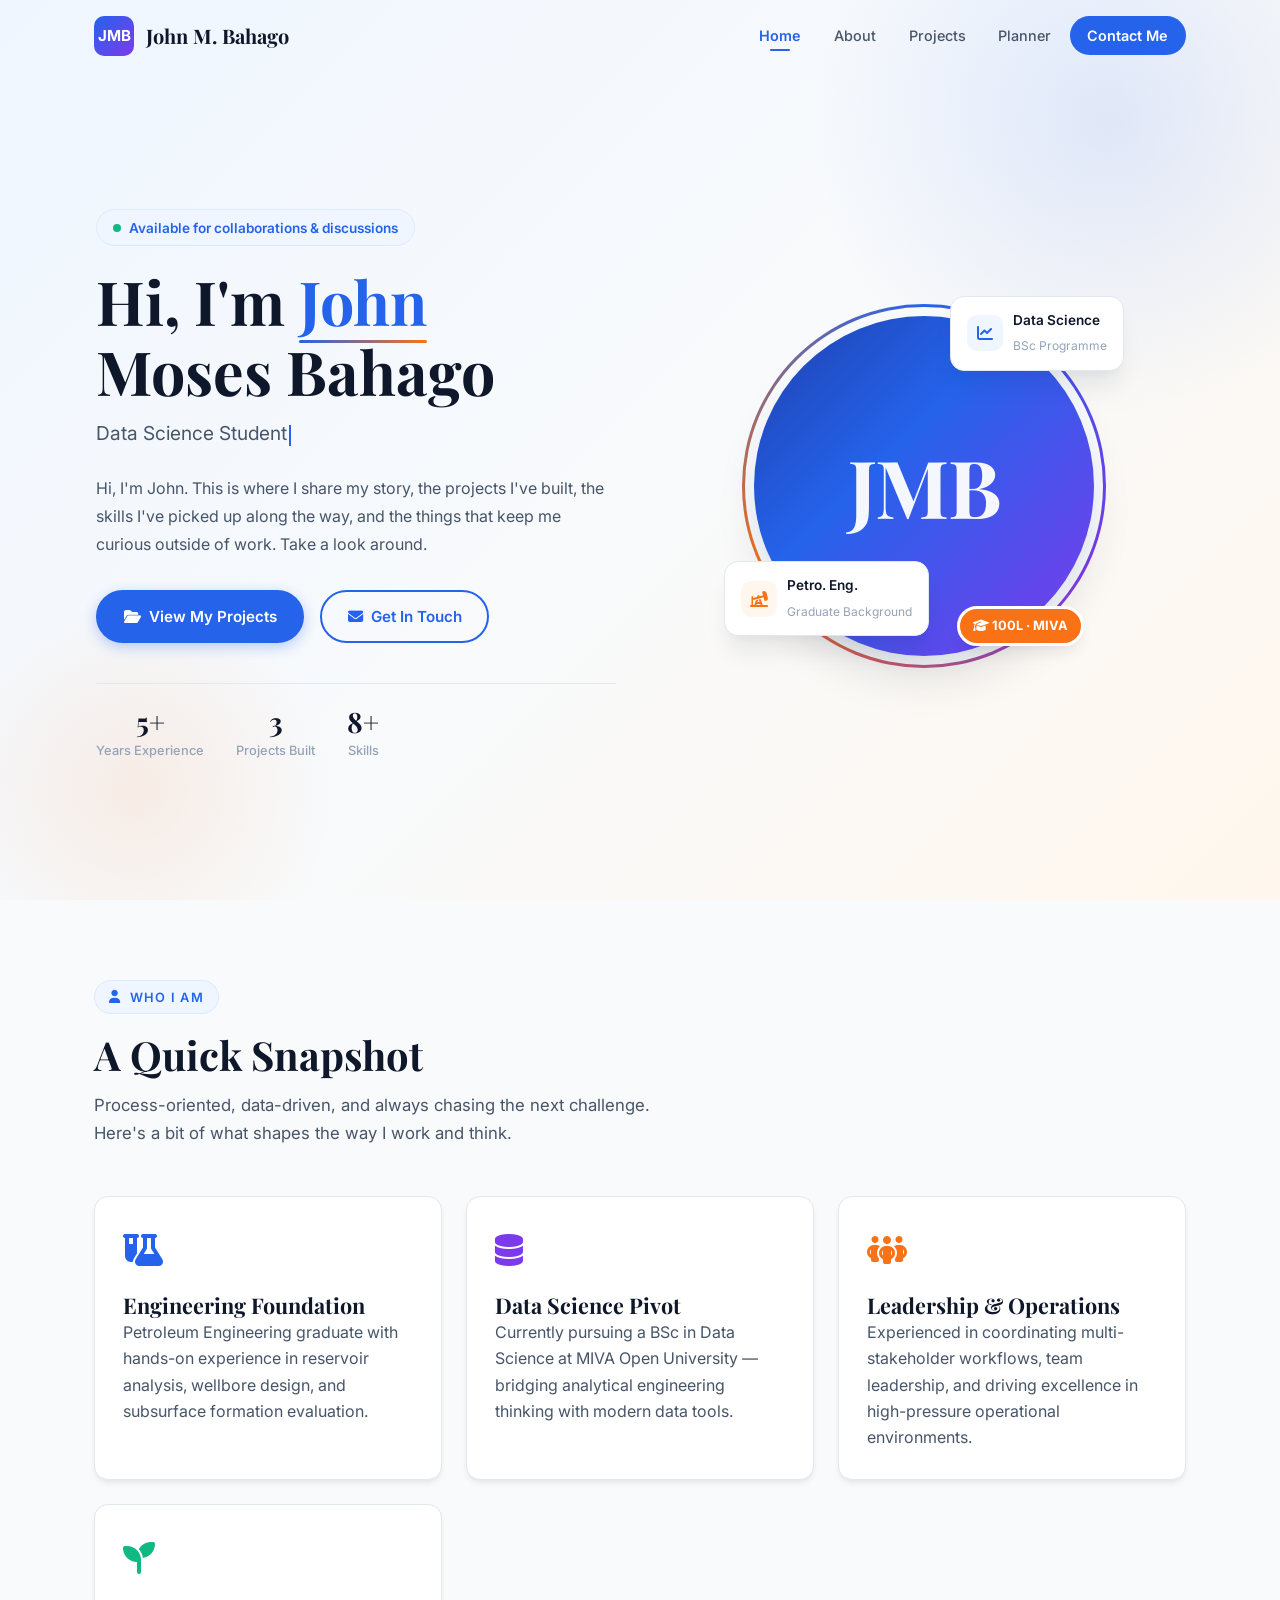
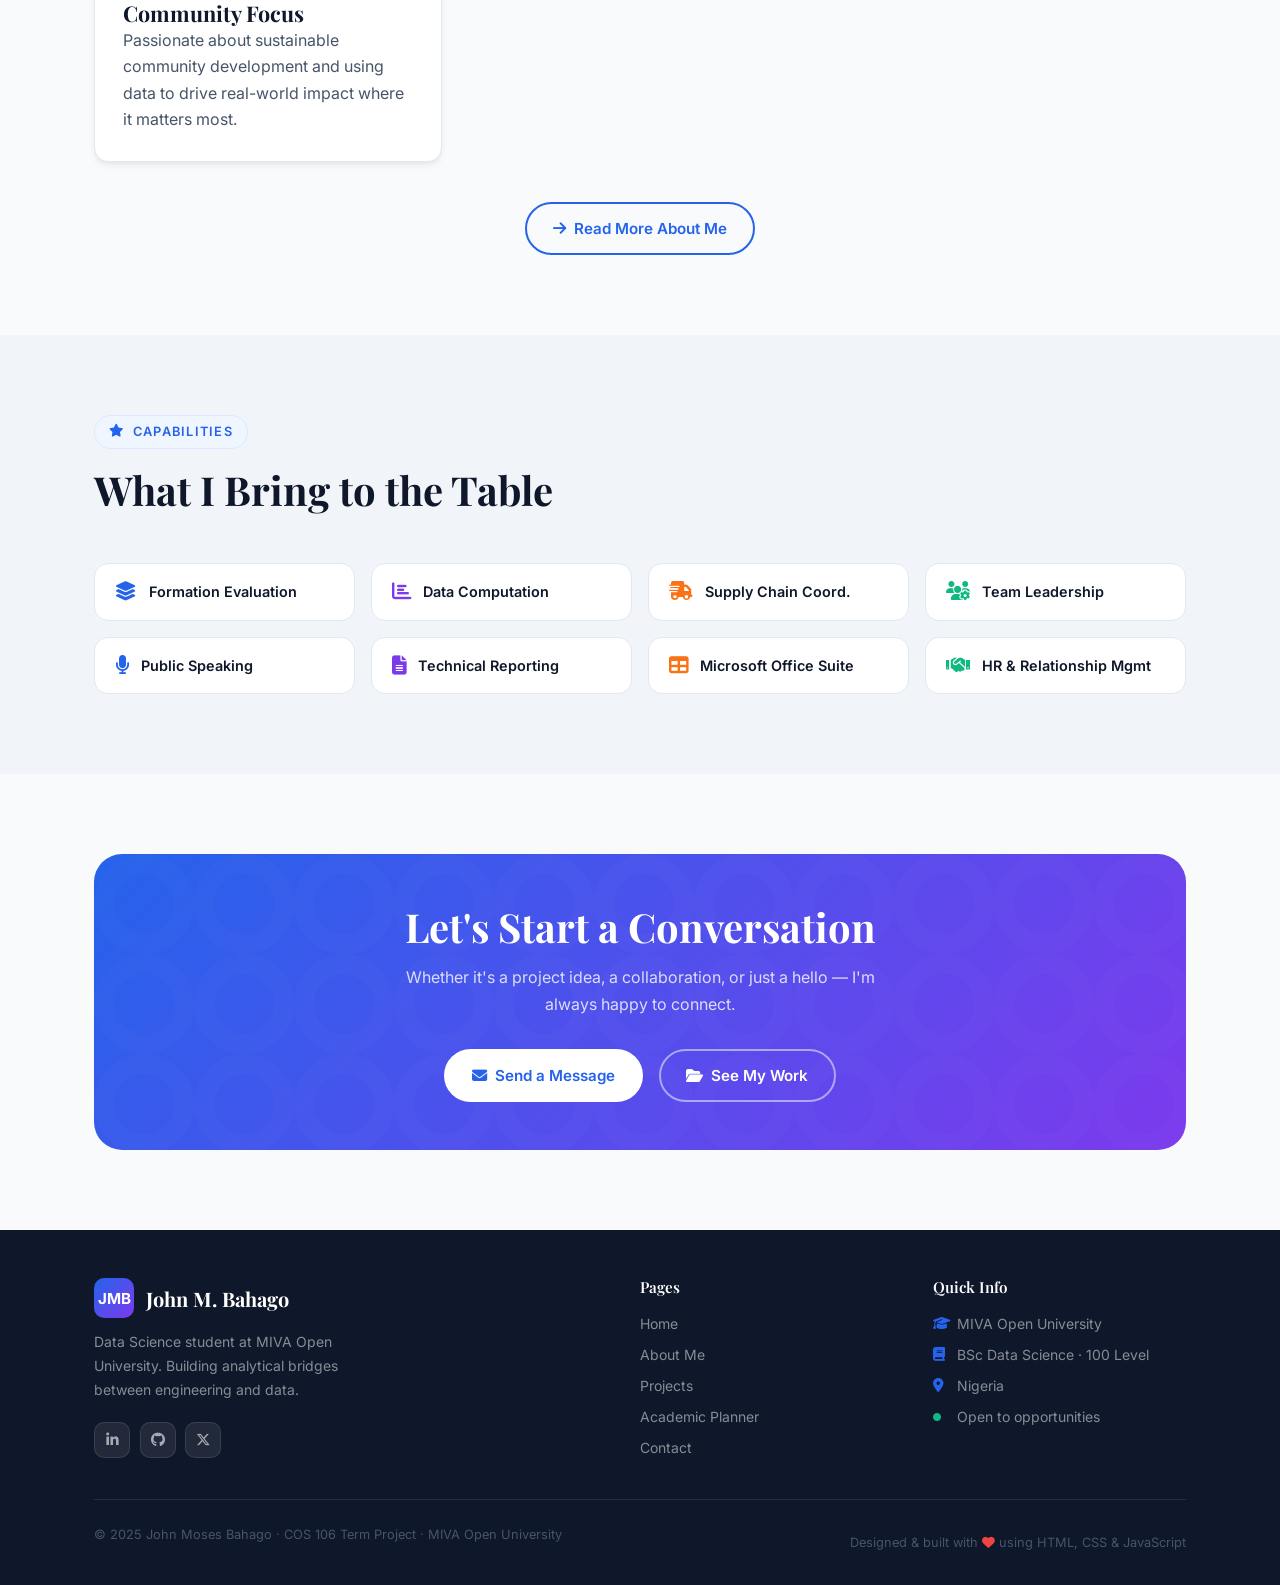
==== index.html @ 2720103b "Initial commit" ====
<!DOCTYPE html>
<html lang="en">
<head>
  <meta charset="UTF-8" />
  <meta name="viewport" content="width=device-width, initial-scale=1.0" />
  <title>John Moses Bahago | Data Science Student · MIVA Open University</title>
  <meta name="description" content="Personal academic portfolio of John Moses Bahago — Data Science student, Petroleum Engineering graduate, and operational leader at MIVA Open University." />

  <!-- Fonts -->
  <link rel="preconnect" href="https://fonts.googleapis.com" />
  <link rel="preconnect" href="https://fonts.gstatic.com" crossorigin />
  <link href="https://fonts.googleapis.com/css2?family=Inter:wght@400;500;600;700&family=Playfair+Display:wght@600;700&display=swap" rel="stylesheet" />

  <!-- Font Awesome -->
  <link rel="stylesheet" href="https://cdnjs.cloudflare.com/ajax/libs/font-awesome/6.5.1/css/all.min.css" integrity="sha512-DTOQO9RWCH3ppGqcWaEA1BIZOC6xxalwEsw9c2QQeAIftl+Vegovlnee1c9QX4TctnWMn13TZye+giMm8e2LwA==" crossorigin="anonymous" referrerpolicy="no-referrer" />

  <!-- Stylesheet -->
  <link rel="stylesheet" href="css/style.css" />
</head>
<body>

  <!-- ═══════════════ NAVBAR ═══════════════ -->
  <header id="navbar" role="banner">
    <div class="nav-inner">
      <a href="index.html" class="nav-logo">
        <span class="logo-icon" aria-hidden="true">JMB</span>
        <span>John M. Bahago</span>
      </a>

      <nav id="navLinks" class="nav-links" aria-label="Main navigation">
        <a href="index.html"    class="nav-link">Home</a>
        <a href="about.html"   class="nav-link">About</a>
        <a href="projects.html" class="nav-link">Projects</a>
        <a href="planner.html"  class="nav-link">Planner</a>
        <a href="contact.html"  class="nav-link nav-cta">Contact Me</a>
      </nav>

      <button id="navToggle" class="nav-toggle" aria-label="Toggle navigation" aria-expanded="false">
        <span class="hamburger-line"></span>
        <span class="hamburger-line"></span>
        <span class="hamburger-line"></span>
      </button>
    </div>
  </header>

  <!-- ═══════════════ HERO ═══════════════ -->
  <main>
    <section class="hero" aria-label="Introduction">
      <div class="hero-inner">

        <!-- Left: Text -->
        <div class="hero-text">
          <div class="hero-eyebrow">
            <span class="dot" aria-hidden="true"></span>
            Available for collaborations &amp; discussions
          </div>

          <h1 class="hero-name">
            Hi, I'm <span class="accent-word">John</span><br />Moses Bahago
          </h1>

          <p class="hero-role" aria-label="Current role">
            <span id="typingText"></span><span class="typing-cursor" aria-hidden="true"></span>
          </p>

          <p class="hero-bio">
            Hi, I'm John. This is where I share my story, the projects I've built,
            the skills I've picked up along the way, and the things that keep me
            curious outside of work. Take a look around.
          </p>

          <div class="hero-actions">
            <a href="projects.html" class="btn btn-primary" id="viewProjectsBtn">
              <i class="fa-solid fa-folder-open" aria-hidden="true"></i>
              View My Projects
            </a>
            <a href="contact.html" class="btn btn-outline" id="contactHeroBtn">
              <i class="fa-solid fa-envelope" aria-hidden="true"></i>
              Get In Touch
            </a>
          </div>

          <div class="hero-stats" aria-label="Quick stats">
            <div class="stat-item">
              <span class="stat-num" data-count="5" data-suffix="+">0</span>
              <span class="stat-label">Years Experience</span>
            </div>
            <div class="stat-item">
              <span class="stat-num" data-count="3" data-suffix="">0</span>
              <span class="stat-label">Projects Built</span>
            </div>
            <div class="stat-item">
              <span class="stat-num" data-count="8" data-suffix="+">0</span>
              <span class="stat-label">Skills</span>
            </div>
          </div>
        </div>

        <!-- Right: Avatar -->
        <div class="hero-visual" aria-hidden="true">
          <div class="avatar-wrapper">
            <div class="avatar-ring"></div>
            <div class="avatar-circle">
              <span class="avatar-initials">JMB</span>
            </div>
            <div class="avatar-badge">
              <i class="fa-solid fa-graduation-cap"></i> 100L · MIVA
            </div>

            <!-- Floating cards -->
            <div class="floating-card fc-1">
              <div class="fc-icon blue"><i class="fa-solid fa-chart-line"></i></div>
              <div class="fc-text">
                <strong>Data Science</strong>
                <span>BSc Programme</span>
              </div>
            </div>
            <div class="floating-card fc-2">
              <div class="fc-icon orange"><i class="fa-solid fa-oil-well"></i></div>
              <div class="fc-text">
                <strong>Petro. Eng.</strong>
                <span>Graduate Background</span>
              </div>
            </div>
          </div>
        </div>

      </div>
    </section>

    <!-- ═══════════════ ABOUT PREVIEW ═══════════════ -->
    <section class="section" aria-labelledby="preview-heading">
      <div class="container">
        <div class="section-header">
          <span class="section-label"><i class="fa-solid fa-user" aria-hidden="true"></i> Who I Am</span>
          <h2 class="section-heading" id="preview-heading">A Quick Snapshot</h2>
          <p class="section-sub">
            Process-oriented, data-driven, and always chasing the next challenge.
            Here's a bit of what shapes the way I work and think.
          </p>
        </div>

        <div style="display:grid;grid-template-columns:repeat(auto-fill,minmax(260px,1fr));gap:1.5rem;">

          <div class="card reveal">
            <div style="font-size:2rem;color:var(--primary);margin-bottom:.9rem;">
              <i class="fa-solid fa-flask-vial" aria-hidden="true"></i>
            </div>
            <h3>Engineering Foundation</h3>
            <p>Petroleum Engineering graduate with hands-on experience in reservoir analysis,
               wellbore design, and subsurface formation evaluation.</p>
          </div>

          <div class="card reveal reveal-delay-1">
            <div style="font-size:2rem;color:#7C3AED;margin-bottom:.9rem;">
              <i class="fa-solid fa-database" aria-hidden="true"></i>
            </div>
            <h3>Data Science Pivot</h3>
            <p>Currently pursuing a BSc in Data Science at MIVA Open University —
               bridging analytical engineering thinking with modern data tools.</p>
          </div>

          <div class="card reveal reveal-delay-2">
            <div style="font-size:2rem;color:var(--accent);margin-bottom:.9rem;">
              <i class="fa-solid fa-people-group" aria-hidden="true"></i>
            </div>
            <h3>Leadership & Operations</h3>
            <p>Experienced in coordinating multi-stakeholder workflows, team leadership,
               and driving excellence in high-pressure operational environments.</p>
          </div>

          <div class="card reveal reveal-delay-3">
            <div style="font-size:2rem;color:var(--success);margin-bottom:.9rem;">
              <i class="fa-solid fa-seedling" aria-hidden="true"></i>
            </div>
            <h3>Community Focus</h3>
            <p>Passionate about sustainable community development and using data
               to drive real-world impact where it matters most.</p>
          </div>

        </div>

        <div style="text-align:center;margin-top:2.5rem;">
          <a href="about.html" class="btn btn-outline" id="learnMoreBtn">
            <i class="fa-solid fa-arrow-right" aria-hidden="true"></i>
            Read More About Me
          </a>
        </div>
      </div>
    </section>

    <!-- ═══════════════ SKILLS PREVIEW ═══════════════ -->
    <section class="section section-alt" aria-labelledby="skills-preview-heading">
      <div class="container">
        <div class="section-header">
          <span class="section-label"><i class="fa-solid fa-star" aria-hidden="true"></i> Capabilities</span>
          <h2 class="section-heading" id="skills-preview-heading">What I Bring to the Table</h2>
        </div>

        <div style="display:grid;grid-template-columns:repeat(auto-fill,minmax(220px,1fr));gap:1rem;">
          <div class="reveal" style="display:flex;align-items:center;gap:.75rem;background:var(--surface);border:1px solid var(--border);border-radius:var(--radius-md);padding:1rem 1.25rem;">
            <i class="fa-solid fa-layer-group" style="color:var(--primary);font-size:1.2rem;"></i>
            <span style="font-size:.9rem;font-weight:600;color:var(--text-primary);">Formation Evaluation</span>
          </div>
          <div class="reveal reveal-delay-1" style="display:flex;align-items:center;gap:.75rem;background:var(--surface);border:1px solid var(--border);border-radius:var(--radius-md);padding:1rem 1.25rem;">
            <i class="fa-solid fa-chart-bar" style="color:#7C3AED;font-size:1.2rem;"></i>
            <span style="font-size:.9rem;font-weight:600;color:var(--text-primary);">Data Computation</span>
          </div>
          <div class="reveal reveal-delay-2" style="display:flex;align-items:center;gap:.75rem;background:var(--surface);border:1px solid var(--border);border-radius:var(--radius-md);padding:1rem 1.25rem;">
            <i class="fa-solid fa-truck-fast" style="color:var(--accent);font-size:1.2rem;"></i>
            <span style="font-size:.9rem;font-weight:600;color:var(--text-primary);">Supply Chain Coord.</span>
          </div>
          <div class="reveal reveal-delay-3" style="display:flex;align-items:center;gap:.75rem;background:var(--surface);border:1px solid var(--border);border-radius:var(--radius-md);padding:1rem 1.25rem;">
            <i class="fa-solid fa-users-gear" style="color:var(--success);font-size:1.2rem;"></i>
            <span style="font-size:.9rem;font-weight:600;color:var(--text-primary);">Team Leadership</span>
          </div>
          <div class="reveal" style="display:flex;align-items:center;gap:.75rem;background:var(--surface);border:1px solid var(--border);border-radius:var(--radius-md);padding:1rem 1.25rem;">
            <i class="fa-solid fa-microphone" style="color:var(--primary);font-size:1.2rem;"></i>
            <span style="font-size:.9rem;font-weight:600;color:var(--text-primary);">Public Speaking</span>
          </div>
          <div class="reveal reveal-delay-1" style="display:flex;align-items:center;gap:.75rem;background:var(--surface);border:1px solid var(--border);border-radius:var(--radius-md);padding:1rem 1.25rem;">
            <i class="fa-solid fa-file-lines" style="color:#7C3AED;font-size:1.2rem;"></i>
            <span style="font-size:.9rem;font-weight:600;color:var(--text-primary);">Technical Reporting</span>
          </div>
          <div class="reveal reveal-delay-2" style="display:flex;align-items:center;gap:.75rem;background:var(--surface);border:1px solid var(--border);border-radius:var(--radius-md);padding:1rem 1.25rem;">
            <i class="fa-solid fa-table" style="color:var(--accent);font-size:1.2rem;"></i>
            <span style="font-size:.9rem;font-weight:600;color:var(--text-primary);">Microsoft Office Suite</span>
          </div>
          <div class="reveal reveal-delay-3" style="display:flex;align-items:center;gap:.75rem;background:var(--surface);border:1px solid var(--border);border-radius:var(--radius-md);padding:1rem 1.25rem;">
            <i class="fa-solid fa-handshake" style="color:var(--success);font-size:1.2rem;"></i>
            <span style="font-size:.9rem;font-weight:600;color:var(--text-primary);">HR &amp; Relationship Mgmt</span>
          </div>
        </div>
      </div>
    </section>

    <!-- ═══════════════ CTA ═══════════════ -->
    <section class="section" aria-labelledby="cta-heading">
      <div class="container">
        <div style="background:linear-gradient(135deg,var(--primary),#7C3AED);border-radius:var(--radius-xl);padding:3rem 2rem;text-align:center;color:#fff;position:relative;overflow:hidden;">
          <div style="position:absolute;inset:0;background:url('data:image/svg+xml,<svg xmlns=%22http://www.w3.org/2000/svg%22 width=%22100%22 height=%22100%22><circle cx=%2250%22 cy=%2250%22 r=%2240%22 fill=%22none%22 stroke=%22rgba(255,255,255,.05)%22 stroke-width=%2220%22/></svg>') repeat;opacity:.3;"></div>
          <div style="position:relative;z-index:1;">
            <h2 id="cta-heading" style="color:#fff;margin-bottom:.75rem;">Let's Start a Conversation</h2>
            <p style="color:rgba(255,255,255,.8);max-width:480px;margin:0 auto 2rem;">
              Whether it's a project idea, a collaboration, or just a hello —
              I'm always happy to connect.
            </p>
            <div style="display:flex;gap:1rem;justify-content:center;flex-wrap:wrap;">
              <a href="contact.html" class="btn" style="background:#fff;color:var(--primary);" id="ctaContactBtn">
                <i class="fa-solid fa-envelope" aria-hidden="true"></i> Send a Message
              </a>
              <a href="projects.html" class="btn btn-outline" style="border-color:rgba(255,255,255,.5);color:#fff;" id="ctaProjectsBtn">
                <i class="fa-solid fa-folder-open" aria-hidden="true"></i> See My Work
              </a>
            </div>
          </div>
        </div>
      </div>
    </section>
  </main>

  <!-- ═══════════════ FOOTER ═══════════════ -->
  <footer class="site-footer" role="contentinfo">
    <div class="container">
      <div class="footer-inner">
        <div class="footer-brand">
          <a href="index.html" class="nav-logo">
            <span class="logo-icon">JMB</span>
            <span>John M. Bahago</span>
          </a>
          <p>Data Science student at MIVA Open University.
             Building analytical bridges between engineering and data.</p>
          <div class="footer-social" aria-label="Social links">
            <a href="#" title="LinkedIn" aria-label="LinkedIn"><i class="fa-brands fa-linkedin-in"></i></a>
            <a href="#" title="GitHub"   aria-label="GitHub"><i class="fa-brands fa-github"></i></a>
            <a href="#" title="Twitter"  aria-label="Twitter / X"><i class="fa-brands fa-x-twitter"></i></a>
          </div>
        </div>
        <div class="footer-col">
          <h4>Pages</h4>
          <nav class="footer-links" aria-label="Footer navigation">
            <a href="index.html"    class="footer-link">Home</a>
            <a href="about.html"   class="footer-link">About Me</a>
            <a href="projects.html" class="footer-link">Projects</a>
            <a href="planner.html"  class="footer-link">Academic Planner</a>
            <a href="contact.html"  class="footer-link">Contact</a>
          </nav>
        </div>
        <div class="footer-col">
          <h4>Quick Info</h4>
          <ul style="display:flex;flex-direction:column;gap:.5rem;">
            <li style="display:flex;gap:.5rem;align-items:center;font-size:.875rem;color:rgba(255,255,255,.5);">
              <i class="fa-solid fa-graduation-cap" style="color:var(--primary);width:16px;"></i>
              MIVA Open University
            </li>
            <li style="display:flex;gap:.5rem;align-items:center;font-size:.875rem;color:rgba(255,255,255,.5);">
              <i class="fa-solid fa-book" style="color:var(--primary);width:16px;"></i>
              BSc Data Science · 100 Level
            </li>
            <li style="display:flex;gap:.5rem;align-items:center;font-size:.875rem;color:rgba(255,255,255,.5);">
              <i class="fa-solid fa-location-dot" style="color:var(--primary);width:16px;"></i>
              Nigeria
            </li>
            <li style="display:flex;gap:.5rem;align-items:center;font-size:.875rem;color:rgba(255,255,255,.5);">
              <i class="fa-solid fa-circle" style="color:var(--success);width:16px;font-size:.5rem;"></i>
              Open to opportunities
            </li>
          </ul>
        </div>
      </div>
      <div class="footer-bottom">
        <p>&copy; 2025 John Moses Bahago · COS 106 Term Project · MIVA Open University</p>
        <p>Designed &amp; built with <i class="fa-solid fa-heart" style="color:#EF4444;"></i> using HTML, CSS &amp; JavaScript</p>
      </div>
    </div>
  </footer>

  <script src="js/main.js"></script>
</body>
</html>
---- css/style.css ----
/* =========================================
   John Moses Bahago – Portfolio Stylesheet
   COS 106 · Introduction to Web Technologies
   MIVA Open University · 2025
   ========================================= */

/* === CSS Custom Properties === */
:root {
  /* Palette */
  --primary:        #2563EB;
  --primary-dark:   #1E40AF;
  --primary-light:  #DBEAFE;
  --primary-xlight: #EFF6FF;
  --accent:         #F97316;
  --accent-light:   #FFF7ED;
  --success:        #10B981;
  --success-light:  #ECFDF5;
  --danger:         #EF4444;
  --danger-light:   #FEF2F2;
  --warning:        #F59E0B;

  /* Surfaces */
  --bg:       #F8FAFC;
  --bg-2:     #F1F5F9;
  --surface:  #FFFFFF;
  --border:   #E2E8F0;
  --border-2: #CBD5E1;

  /* Text */
  --text-primary:   #0F172A;
  --text-secondary: #475569;
  --text-muted:     #94A3B8;

  /* Fonts */
  --font-body:    'Inter', -apple-system, BlinkMacSystemFont, sans-serif;
  --font-heading: 'Playfair Display', Georgia, serif;

  /* Radii */
  --radius-sm: 6px;
  --radius:    10px;
  --radius-md: 14px;
  --radius-lg: 20px;
  --radius-xl: 28px;
  --radius-full: 9999px;

  /* Shadows */
  --shadow-xs: 0 1px 2px rgba(15,23,42,.05);
  --shadow-sm: 0 1px 3px rgba(15,23,42,.08), 0 1px 2px rgba(15,23,42,.04);
  --shadow:    0 4px 6px -1px rgba(15,23,42,.07), 0 2px 4px -2px rgba(15,23,42,.04);
  --shadow-md: 0 10px 15px -3px rgba(15,23,42,.07), 0 4px 6px -4px rgba(15,23,42,.04);
  --shadow-lg: 0 20px 25px -5px rgba(15,23,42,.08), 0 8px 10px -6px rgba(15,23,42,.04);
  --shadow-xl: 0 25px 50px -12px rgba(15,23,42,.16);

  /* Transitions */
  --t:      all 0.3s cubic-bezier(0.4,0,0.2,1);
  --t-fast: all 0.15s cubic-bezier(0.4,0,0.2,1);
  --t-slow: all 0.5s cubic-bezier(0.4,0,0.2,1);

  /* Layout */
  --nav-h:     72px;
  --max-w:     1140px;
  --section-y: 5rem;
}

/* === Reset === */
*, *::before, *::after { margin:0; padding:0; box-sizing:border-box; }
html { scroll-behavior:smooth; font-size:16px; }
body {
  font-family: var(--font-body);
  background: var(--bg);
  color: var(--text-primary);
  line-height: 1.65;
  overflow-x: hidden;
}
img { display:block; max-width:100%; }
a  { color:inherit; text-decoration:none; }
ul, ol { list-style:none; }
button { cursor:pointer; border:none; background:none; font-family:inherit; }
input, textarea, select { font-family:inherit; }

/* === Typography === */
h1,h2,h3,h4,h5,h6 {
  font-family: var(--font-heading);
  line-height: 1.25;
  color: var(--text-primary);
}
h1 { font-size: clamp(2.2rem, 5vw, 3.6rem); }
h2 { font-size: clamp(1.7rem, 3.5vw, 2.5rem); }
h3 { font-size: 1.35rem; }
h4 { font-size: 1.1rem; }
p  { color: var(--text-secondary); margin-bottom: 1rem; }
p:last-child { margin-bottom: 0; }

/* === Container === */
.container {
  max-width: var(--max-w);
  margin: 0 auto;
  padding: 0 1.5rem;
}

/* === Section === */
.section { padding: var(--section-y) 0; }
.section-alt { background: var(--bg-2); }

.section-label {
  display: inline-flex;
  align-items: center;
  gap: .5rem;
  font-size: .8rem;
  font-weight: 600;
  letter-spacing: .1em;
  text-transform: uppercase;
  color: var(--primary);
  background: var(--primary-xlight);
  border: 1px solid var(--primary-light);
  padding: .35rem .9rem;
  border-radius: var(--radius-full);
  margin-bottom: 1rem;
}
.section-heading { margin-bottom: .75rem; }
.section-sub {
  max-width: 600px;
  color: var(--text-secondary);
  font-size: 1.05rem;
  margin-bottom: 3rem;
}
.section-header { margin-bottom: 3rem; }
.section-header.centered { text-align:center; }
.section-header.centered .section-sub { margin-inline: auto; }

/* === Buttons === */
.btn {
  display: inline-flex;
  align-items: center;
  gap: .5rem;
  padding: .75rem 1.6rem;
  border-radius: var(--radius-full);
  font-size: .95rem;
  font-weight: 600;
  font-family: var(--font-body);
  transition: var(--t);
  cursor: pointer;
  border: 2px solid transparent;
  text-decoration: none;
}
.btn-primary {
  background: var(--primary);
  color: #fff;
  box-shadow: 0 4px 14px rgba(37,99,235,.3);
}
.btn-primary:hover {
  background: var(--primary-dark);
  box-shadow: 0 6px 20px rgba(37,99,235,.4);
  transform: translateY(-1px);
}
.btn-outline {
  background: transparent;
  color: var(--primary);
  border-color: var(--primary);
}
.btn-outline:hover {
  background: var(--primary-xlight);
  transform: translateY(-1px);
}
.btn-accent {
  background: var(--accent);
  color: #fff;
  box-shadow: 0 4px 14px rgba(249,115,22,.3);
}
.btn-accent:hover {
  background: #EA6A08;
  box-shadow: 0 6px 20px rgba(249,115,22,.4);
  transform: translateY(-1px);
}
.btn-sm { padding: .5rem 1.1rem; font-size: .875rem; }
.btn-danger { background: var(--danger); color:#fff; }
.btn-danger:hover { background: #DC2626; transform:translateY(-1px); }
.btn-success { background: var(--success); color:#fff; }
.btn-success:hover { background: #059669; transform:translateY(-1px); }

/* === Cards === */
.card {
  background: var(--surface);
  border: 1px solid var(--border);
  border-radius: var(--radius-md);
  padding: 1.75rem;
  box-shadow: var(--shadow);
  transition: var(--t);
}
.card:hover {
  box-shadow: var(--shadow-lg);
  transform: translateY(-3px);
  border-color: var(--primary-light);
}

/* === Badges === */
.badge {
  display: inline-block;
  padding: .25rem .7rem;
  border-radius: var(--radius-full);
  font-size: .75rem;
  font-weight: 600;
  background: var(--primary-xlight);
  color: var(--primary-dark);
  border: 1px solid var(--primary-light);
}
.badge-accent {
  background: var(--accent-light);
  color: #9A3412;
  border-color: #FED7AA;
}
.badge-success {
  background: var(--success-light);
  color: #065F46;
  border-color: #A7F3D0;
}

/* === Divider === */
.divider {
  height: 1px;
  background: var(--border);
  border: none;
  margin: 2rem 0;
}

/* =============================================
   NAVBAR
   ============================================= */
#navbar {
  position: fixed;
  top: 0; left: 0; right: 0;
  z-index: 1000;
  height: var(--nav-h);
  background: rgba(255,255,255,0);
  backdrop-filter: blur(0px);
  border-bottom: 1px solid transparent;
  transition: var(--t);
}
#navbar.scrolled {
  background: rgba(255,255,255,.92);
  backdrop-filter: blur(12px);
  border-bottom-color: var(--border);
  box-shadow: var(--shadow-sm);
}
.nav-inner {
  display: flex;
  align-items: center;
  justify-content: space-between;
  height: 100%;
  max-width: var(--max-w);
  margin: 0 auto;
  padding: 0 1.5rem;
}
.nav-logo {
  display: flex;
  align-items: center;
  gap: .75rem;
  font-family: var(--font-heading);
  font-size: 1.25rem;
  font-weight: 700;
  color: var(--text-primary);
  text-decoration: none;
}
.nav-logo .logo-icon {
  width: 40px; height: 40px;
  background: linear-gradient(135deg, var(--primary), #7C3AED);
  border-radius: var(--radius);
  display: grid;
  place-items: center;
  color: #fff;
  font-size: .95rem;
  font-weight: 700;
  font-family: var(--font-body);
  flex-shrink: 0;
}
.nav-links {
  display: flex;
  align-items: center;
  gap: .25rem;
}
.nav-link {
  position: relative;
  padding: .5rem .9rem;
  font-size: .9rem;
  font-weight: 500;
  color: var(--text-secondary);
  border-radius: var(--radius);
  transition: var(--t-fast);
  text-decoration: none;
}
.nav-link:hover { color: var(--primary); background: var(--primary-xlight); }
.nav-link.active { color: var(--primary); font-weight: 600; }
.nav-link.active::after {
  content: '';
  position: absolute;
  bottom: 4px; left: 50%;
  transform: translateX(-50%);
  width: 20px; height: 2px;
  background: var(--primary);
  border-radius: 2px;
}
.nav-cta {
  background: var(--primary);
  color: #fff !important;
  padding: .5rem 1.1rem;
  border-radius: var(--radius-full);
  font-weight: 600;
}
.nav-cta:hover { background: var(--primary-dark); color:#fff !important; }

/* Hamburger */
.nav-toggle {
  display: none;
  flex-direction: column;
  justify-content: center;
  gap: 5px;
  width: 40px; height: 40px;
  padding: 8px;
  border-radius: var(--radius);
  transition: var(--t-fast);
  cursor: pointer;
}
.nav-toggle:hover { background: var(--bg-2); }
.hamburger-line {
  display: block;
  height: 2px;
  background: var(--text-primary);
  border-radius: 2px;
  transition: var(--t-fast);
}
.nav-toggle.open .hamburger-line:nth-child(1) { transform: rotate(45deg) translate(5px,5px); }
.nav-toggle.open .hamburger-line:nth-child(2) { opacity:0; transform:scaleX(0); }
.nav-toggle.open .hamburger-line:nth-child(3) { transform: rotate(-45deg) translate(5px,-5px); }

/* Mobile nav */
@media (max-width:768px) {
  .nav-toggle { display:flex; }
  .nav-links {
    position: fixed;
    top: var(--nav-h); left:0; right:0;
    flex-direction: column;
    align-items: stretch;
    background: rgba(255,255,255,.97);
    backdrop-filter: blur(16px);
    padding: 1rem;
    gap: .35rem;
    border-bottom: 1px solid var(--border);
    box-shadow: var(--shadow-md);
    transform: translateY(-120%);
    opacity: 0;
    transition: var(--t);
    pointer-events: none;
  }
  .nav-links.open {
    transform: translateY(0);
    opacity: 1;
    pointer-events: auto;
  }
  .nav-link { border-radius: var(--radius); padding: .75rem 1rem; }
  .nav-link.active::after { display:none; }
  .nav-cta { text-align:center; border-radius: var(--radius) !important; }
}

/* =============================================
   HERO (index.html)
   ============================================= */
.hero {
  min-height: 100vh;
  padding-top: var(--nav-h);
  display: flex;
  align-items: center;
  position: relative;
  overflow: hidden;
  background: linear-gradient(135deg, #EFF6FF 0%, #F8FAFC 50%, #FFF7ED 100%);
}
.hero::before {
  content:'';
  position:absolute;
  top:-20%; right:-10%;
  width:600px; height:600px;
  background: radial-gradient(circle, rgba(37,99,235,.12) 0%, transparent 70%);
  border-radius:50%;
  pointer-events:none;
}
.hero::after {
  content:'';
  position:absolute;
  bottom:-10%; left:-5%;
  width:400px; height:400px;
  background: radial-gradient(circle, rgba(249,115,22,.1) 0%, transparent 70%);
  border-radius:50%;
  pointer-events:none;
}
.hero-inner {
  max-width: var(--max-w);
  margin: 0 auto;
  padding: 4rem 1.5rem;
  display: grid;
  grid-template-columns: 1fr 1fr;
  gap: 3rem;
  align-items: center;
  position: relative;
  z-index: 1;
}
.hero-eyebrow {
  display: inline-flex;
  align-items: center;
  gap: .5rem;
  font-size: .85rem;
  font-weight: 600;
  color: var(--primary);
  background: var(--primary-xlight);
  border: 1px solid var(--primary-light);
  padding: .4rem 1rem;
  border-radius: var(--radius-full);
  margin-bottom: 1.25rem;
}
.hero-eyebrow .dot {
  width:8px; height:8px;
  background: var(--success);
  border-radius:50%;
  animation: pulse-dot 2s ease-in-out infinite;
}
@keyframes pulse-dot {
  0%,100%{ transform:scale(1); opacity:1; }
  50%{ transform:scale(1.4); opacity:.7; }
}
.hero-name {
  font-size: clamp(2.4rem, 5vw, 3.8rem);
  font-weight: 700;
  line-height: 1.15;
  margin-bottom: .75rem;
}
.hero-name .accent-word { color: var(--primary); position:relative; }
.hero-name .accent-word::after {
  content:'';
  position:absolute;
  bottom:-2px; left:0; right:0;
  height:3px;
  background: linear-gradient(90deg, var(--primary), var(--accent));
  border-radius:2px;
}
.hero-role {
  font-size: 1.2rem;
  color: var(--text-secondary);
  margin-bottom: 1.5rem;
  font-family: var(--font-body);
  min-height: 2rem;
}
.typing-cursor {
  display: inline-block;
  width: 2px; height: 1.1em;
  background: var(--primary);
  margin-left: 2px;
  vertical-align: middle;
  animation: blink .75s step-end infinite;
}
@keyframes blink { 50%{ opacity:0; } }
.hero-bio {
  font-size: 1rem;
  color: var(--text-secondary);
  line-height: 1.75;
  margin-bottom: 2rem;
  max-width: 520px;
}
.hero-actions { display:flex; gap:1rem; flex-wrap:wrap; margin-bottom:2.5rem; }
.hero-stats {
  display: flex;
  gap: 2rem;
  padding-top: 1.5rem;
  border-top: 1px solid var(--border);
}
.stat-item { text-align:center; }
.stat-num {
  display:block;
  font-size: 1.75rem;
  font-weight: 700;
  font-family: var(--font-heading);
  color: var(--text-primary);
  line-height:1;
}
.stat-label { font-size:.8rem; color:var(--text-muted); font-weight:500; }

/* Avatar */
.hero-visual { display:flex; justify-content:center; align-items:center; }
.avatar-wrapper {
  position: relative;
  width: 340px; height: 340px;
}
.avatar-ring {
  position:absolute;
  inset:-12px;
  border-radius:50%;
  background: conic-gradient(from 0deg, var(--primary), #7C3AED, var(--accent), var(--primary));
  animation: spin 8s linear infinite;
  padding:3px;
}
.avatar-ring::after {
  content:'';
  position:absolute;
  inset:3px;
  background: var(--bg);
  border-radius:50%;
}
@keyframes spin { to{ transform:rotate(360deg); } }
.avatar-circle {
  position:relative;
  width:100%; height:100%;
  border-radius:50%;
  background: linear-gradient(135deg, #1E40AF 0%, #2563EB 40%, #7C3AED 100%);
  display:grid;
  place-items:center;
  z-index:1;
  box-shadow: var(--shadow-xl);
  overflow:hidden;
}
.avatar-initials {
  font-size: 5rem;
  font-weight: 700;
  font-family: var(--font-heading);
  color: rgba(255,255,255,.95);
  letter-spacing:-.02em;
  line-height:1;
  user-select:none;
}
.avatar-badge {
  position:absolute;
  bottom:10px; right:10px;
  background: var(--accent);
  color:#fff;
  padding:.4rem .8rem;
  border-radius:var(--radius-full);
  font-size:.8rem;
  font-weight:700;
  box-shadow:var(--shadow-md);
  z-index:2;
  border:3px solid #fff;
}
.floating-card {
  position:absolute;
  background:var(--surface);
  border:1px solid var(--border);
  border-radius:var(--radius-md);
  padding:.75rem 1rem;
  box-shadow:var(--shadow-lg);
  display:flex;
  align-items:center;
  gap:.6rem;
  z-index:3;
  animation: float-card 4s ease-in-out infinite;
}
.floating-card.fc-1 { top:-20px; right:-30px; animation-delay:.5s; }
.floating-card.fc-2 { bottom:20px; left:-30px; animation-delay:1.5s; }
.floating-card .fc-icon {
  width:36px; height:36px;
  border-radius:var(--radius);
  display:grid; place-items:center;
  flex-shrink:0;
  font-size:1rem;
}
.fc-icon.blue { background:var(--primary-xlight); color:var(--primary); }
.fc-icon.orange { background:var(--accent-light); color:var(--accent); }
.fc-text strong { display:block; font-size:.85rem; font-weight:600; color:var(--text-primary); }
.fc-text span { font-size:.75rem; color:var(--text-muted); }
@keyframes float-card {
  0%,100%{ transform:translateY(0); }
  50%{ transform:translateY(-10px); }
}

@media (max-width:900px) {
  .hero-inner { grid-template-columns:1fr; text-align:center; gap:2rem; }
  .hero-bio { margin-inline:auto; }
  .hero-actions { justify-content:center; }
  .hero-stats { justify-content:center; }
  .hero-visual { order:-1; }
  .avatar-wrapper { width:260px; height:260px; }
  .avatar-initials { font-size:3.5rem; }
  .floating-card.fc-1 { top:0; right:0; }
  .floating-card.fc-2 { bottom:0; left:0; }
}

/* =============================================
   PAGE HEADER (inner pages)
   ============================================= */
.page-header {
  padding: calc(var(--nav-h) + 3rem) 0 3rem;
  background: linear-gradient(135deg, var(--primary-xlight) 0%, var(--bg) 60%);
  border-bottom: 1px solid var(--border);
  position:relative;
  overflow:hidden;
}
.page-header::before {
  content:'';
  position:absolute;
  top:-50%; right:-5%;
  width:400px; height:400px;
  background:radial-gradient(circle, rgba(37,99,235,.08) 0%, transparent 70%);
  border-radius:50%;
}
.page-header-inner { position:relative; z-index:1; }
.page-header .breadcrumb {
  display:flex;
  align-items:center;
  gap:.5rem;
  font-size:.85rem;
  color:var(--text-muted);
  margin-bottom:1rem;
}
.page-header .breadcrumb a { color:var(--primary); }
.page-header .breadcrumb a:hover { text-decoration:underline; }
.page-title { margin-bottom:.5rem; }
.page-subtitle { color:var(--text-secondary); font-size:1.05rem; }

/* =============================================
   ABOUT PAGE
   ============================================= */
.about-grid {
  display:grid;
  grid-template-columns:1fr 2fr;
  gap:2.5rem;
  align-items:start;
}
.about-sidebar {}
.about-sidebar-card {
  background:var(--surface);
  border:1px solid var(--border);
  border-radius:var(--radius-lg);
  padding:2rem;
  text-align:center;
  box-shadow:var(--shadow);
  position:sticky;
  top:calc(var(--nav-h) + 1.5rem);
}
.sidebar-avatar {
  width:120px; height:120px;
  margin:0 auto 1.25rem;
  border-radius:50%;
  background:linear-gradient(135deg, var(--primary-dark), var(--primary), #7C3AED);
  display:grid;
  place-items:center;
  font-size:2.8rem;
  font-weight:700;
  font-family:var(--font-heading);
  color:#fff;
  box-shadow:var(--shadow-md);
}
.sidebar-name { font-size:1.25rem; font-weight:700; margin-bottom:.25rem; }
.sidebar-role { color:var(--primary); font-size:.9rem; font-weight:600; margin-bottom:.35rem; }
.sidebar-uni { color:var(--text-muted); font-size:.85rem; margin-bottom:1.25rem; }
.sidebar-links {
  display:flex;
  justify-content:center;
  gap:.75rem;
  margin-bottom:1.5rem;
}
.sidebar-link {
  width:38px; height:38px;
  border-radius:var(--radius);
  background:var(--bg-2);
  display:grid;
  place-items:center;
  color:var(--text-secondary);
  font-size:1rem;
  transition:var(--t-fast);
  border:1px solid var(--border);
}
.sidebar-link:hover { background:var(--primary); color:#fff; border-color:var(--primary); }
.sidebar-info { text-align:left; }
.sidebar-info-item {
  display:flex;
  align-items:center;
  gap:.6rem;
  padding:.6rem 0;
  border-bottom:1px solid var(--border);
  font-size:.875rem;
}
.sidebar-info-item:last-child { border-bottom:none; }
.sidebar-info-item i { color:var(--primary); width:16px; }
.sidebar-info-item strong { color:var(--text-primary); }
.sidebar-info-item span { color:var(--text-muted); }

.about-content > section { margin-bottom:2.5rem; }
.content-card {
  background:var(--surface);
  border:1px solid var(--border);
  border-radius:var(--radius-md);
  padding:1.75rem;
  box-shadow:var(--shadow-sm);
}
.content-card-title {
  display:flex;
  align-items:center;
  gap:.6rem;
  font-size:1.1rem;
  font-weight:700;
  color:var(--text-primary);
  margin-bottom:1.25rem;
  padding-bottom:1rem;
  border-bottom:2px solid var(--primary-light);
}
.content-card-title i { color:var(--primary); font-size:1rem; }

/* Education table */
.edu-table {
  width:100%;
  border-collapse:collapse;
  font-size:.9rem;
}
.edu-table th {
  background:var(--primary-xlight);
  color:var(--primary-dark);
  font-weight:600;
  padding:.75rem 1rem;
  text-align:left;
  border:1px solid var(--primary-light);
}
.edu-table td {
  padding:.75rem 1rem;
  border:1px solid var(--border);
  color:var(--text-secondary);
  vertical-align:top;
}
.edu-table tr:hover td { background:var(--bg-2); }
.edu-table .current-badge {
  display:inline-block;
  padding:.2rem .5rem;
  background:var(--success-light);
  color:var(--success);
  border-radius:var(--radius-sm);
  font-size:.75rem;
  font-weight:600;
}

/* Skills grid */
.skills-grid {
  display:grid;
  grid-template-columns:1fr 1fr;
  gap:1rem;
}
.skill-item {
  display:flex;
  flex-direction:column;
  gap:.4rem;
}
.skill-header {
  display:flex;
  justify-content:space-between;
  align-items:center;
  font-size:.875rem;
  font-weight:600;
  color:var(--text-primary);
}
.skill-pct { font-size:.8rem; color:var(--text-muted); }
.skill-bar {
  height:6px;
  background:var(--border);
  border-radius:3px;
  overflow:hidden;
}
.skill-fill {
  height:100%;
  background:linear-gradient(90deg, var(--primary), #7C3AED);
  border-radius:3px;
  width:0%;
  transition:width 1.2s cubic-bezier(0.4,0,0.2,1);
}

/* Tags */
.tag-cloud { display:flex; flex-wrap:wrap; gap:.5rem; }
.tag {
  display:inline-flex;
  align-items:center;
  gap:.35rem;
  padding:.4rem .85rem;
  background:var(--bg-2);
  border:1px solid var(--border);
  border-radius:var(--radius-full);
  font-size:.85rem;
  font-weight:500;
  color:var(--text-secondary);
  transition:var(--t-fast);
}
.tag:hover { border-color:var(--primary); color:var(--primary); background:var(--primary-xlight); }
.tag i { font-size:.75rem; color:var(--accent); }

/* Hobby cards */
.hobby-grid { display:grid; grid-template-columns:repeat(3,1fr); gap:1rem; }
.hobby-card {
  background:var(--bg-2);
  border:1px solid var(--border);
  border-radius:var(--radius-md);
  padding:1.25rem;
  text-align:center;
  transition:var(--t);
}
.hobby-card:hover { border-color:var(--primary-light); background:var(--primary-xlight); }
.hobby-icon {
  font-size:2rem;
  margin-bottom:.6rem;
  color:var(--primary);
}
.hobby-card h4 { font-size:.9rem; font-weight:600; margin-bottom:.25rem; }
.hobby-card p { font-size:.8rem; color:var(--text-muted); margin:0; }

/* Video embed */
.video-wrapper {
  border-radius:var(--radius-md);
  overflow:hidden;
  box-shadow:var(--shadow-lg);
  border:1px solid var(--border);
  aspect-ratio:16/9;
}
.video-wrapper iframe { width:100%; height:100%; border:none; }

@media (max-width:900px) {
  .about-grid { grid-template-columns:1fr; }
  .about-sidebar-card { position:static; }
  .skills-grid { grid-template-columns:1fr; }
  .hobby-grid { grid-template-columns:1fr 1fr; }
}
@media (max-width:500px) {
  .hobby-grid { grid-template-columns:1fr; }
}

/* =============================================
   PROJECTS PAGE
   ============================================= */
.projects-grid {
  display:grid;
  grid-template-columns:repeat(auto-fill,minmax(340px,1fr));
  gap:1.75rem;
}
.project-card {
  background:var(--surface);
  border:1px solid var(--border);
  border-radius:var(--radius-lg);
  overflow:hidden;
  box-shadow:var(--shadow);
  transition:var(--t);
  display:flex;
  flex-direction:column;
}
.project-card:hover {
  transform:translateY(-5px);
  box-shadow:var(--shadow-xl);
  border-color:var(--primary-light);
}
.project-img {
  aspect-ratio:16/9;
  overflow:hidden;
  position:relative;
}
.project-img img {
  width:100%; height:100%;
  object-fit:cover;
  transition:var(--t-slow);
}
.project-card:hover .project-img img { transform:scale(1.05); }
.project-img-overlay {
  position:absolute;
  inset:0;
  background:rgba(15,23,42,.5);
  display:flex;
  align-items:center;
  justify-content:center;
  gap:.75rem;
  opacity:0;
  transition:var(--t);
}
.project-card:hover .project-img-overlay { opacity:1; }
.project-body {
  padding:1.5rem;
  flex:1;
  display:flex;
  flex-direction:column;
}
.project-tags { display:flex; flex-wrap:wrap; gap:.4rem; margin-bottom:1rem; }
.project-title { font-size:1.2rem; font-weight:700; margin-bottom:.5rem; color:var(--text-primary); }
.project-desc { color:var(--text-secondary); font-size:.9rem; line-height:1.6; flex:1; margin-bottom:1.25rem; }
.project-meta {
  display:flex;
  align-items:center;
  justify-content:space-between;
  gap:.75rem;
  padding-top:1rem;
  border-top:1px solid var(--border);
}
.project-year { font-size:.8rem; color:var(--text-muted); }
.project-links { display:flex; gap:.5rem; }
.project-links a {
  width:34px; height:34px;
  border-radius:var(--radius);
  background:var(--bg-2);
  display:grid;
  place-items:center;
  font-size:.85rem;
  color:var(--text-secondary);
  border:1px solid var(--border);
  transition:var(--t-fast);
}
.project-links a:hover { background:var(--primary); color:#fff; border-color:var(--primary); }

@media (max-width:600px) { .projects-grid { grid-template-columns:1fr; } }

/* =============================================
   ACADEMIC PLANNER PAGE
   ============================================= */
.planner-layout {
  display:grid;
  grid-template-columns:1fr 2fr;
  gap:2rem;
  align-items:start;
}
.planner-sidebar {}
.planner-stats-grid {
  display:grid;
  grid-template-columns:1fr 1fr;
  gap:1rem;
  margin-bottom:1.5rem;
}
.planner-stat {
  background:var(--surface);
  border:1px solid var(--border);
  border-radius:var(--radius-md);
  padding:1.25rem;
  text-align:center;
  box-shadow:var(--shadow-sm);
}
.planner-stat-num {
  font-size:2rem;
  font-weight:700;
  font-family:var(--font-heading);
  color:var(--primary);
  display:block;
  line-height:1;
}
.planner-stat-label { font-size:.8rem; color:var(--text-muted); margin-top:.25rem; }
.planner-stat.danger .planner-stat-num { color:var(--danger); }
.planner-stat.success .planner-stat-num { color:var(--success); }
.planner-stat.warning .planner-stat-num { color:var(--warning); }

/* Add Task Form */
.add-task-form {
  background:var(--surface);
  border:1px solid var(--border);
  border-radius:var(--radius-md);
  padding:1.5rem;
  box-shadow:var(--shadow-sm);
}
.add-task-form h3 {
  font-size:1rem;
  font-weight:700;
  margin-bottom:1.25rem;
  display:flex;
  align-items:center;
  gap:.5rem;
}
.add-task-form h3 i { color:var(--primary); }
.form-group { margin-bottom:1rem; }
.form-label {
  display:block;
  font-size:.85rem;
  font-weight:600;
  color:var(--text-secondary);
  margin-bottom:.4rem;
}
.form-input, .form-select, .form-textarea {
  width:100%;
  padding:.65rem .9rem;
  border:1.5px solid var(--border);
  border-radius:var(--radius);
  font-size:.9rem;
  color:var(--text-primary);
  background:var(--surface);
  transition:var(--t-fast);
  outline:none;
}
.form-input:focus, .form-select:focus, .form-textarea:focus {
  border-color:var(--primary);
  box-shadow:0 0 0 3px rgba(37,99,235,.1);
}
.form-textarea { resize:vertical; min-height:80px; }
.priority-group { display:grid; grid-template-columns:1fr 1fr 1fr; gap:.5rem; }
.priority-btn {
  padding:.5rem;
  border-radius:var(--radius);
  border:1.5px solid var(--border);
  font-size:.8rem;
  font-weight:600;
  text-align:center;
  cursor:pointer;
  transition:var(--t-fast);
  background:var(--surface);
  color:var(--text-secondary);
}
.priority-btn[data-priority="low"].active { border-color:var(--success); background:var(--success-light); color:#065F46; }
.priority-btn[data-priority="medium"].active { border-color:var(--warning); background:#FFFBEB; color:#92400E; }
.priority-btn[data-priority="high"].active { border-color:var(--danger); background:var(--danger-light); color:#991B1B; }

/* Task list */
.task-panel {
  background:var(--surface);
  border:1px solid var(--border);
  border-radius:var(--radius-md);
  box-shadow:var(--shadow-sm);
  overflow:hidden;
}
.task-panel-header {
  padding:1.25rem 1.5rem;
  border-bottom:1px solid var(--border);
  display:flex;
  align-items:center;
  justify-content:space-between;
  gap:1rem;
  flex-wrap:wrap;
}
.task-panel-title {
  font-size:1rem;
  font-weight:700;
  display:flex;
  align-items:center;
  gap:.5rem;
}
.task-panel-title i { color:var(--primary); }
.task-filter-tabs {
  display:flex;
  gap:.25rem;
  background:var(--bg-2);
  padding:.25rem;
  border-radius:var(--radius);
}
.filter-tab {
  padding:.35rem .8rem;
  border-radius:var(--radius-sm);
  font-size:.8rem;
  font-weight:600;
  color:var(--text-muted);
  cursor:pointer;
  transition:var(--t-fast);
  border:none;
  background:transparent;
}
.filter-tab.active {
  background:var(--surface);
  color:var(--primary);
  box-shadow:var(--shadow-xs);
}
.task-list { padding:1rem; min-height:300px; }
.task-empty {
  text-align:center;
  padding:3rem 1rem;
  color:var(--text-muted);
}
.task-empty i { font-size:3rem; margin-bottom:1rem; opacity:.4; display:block; }
.task-empty p { margin:0; font-size:.95rem; }
.task-item {
  display:flex;
  align-items:flex-start;
  gap:.9rem;
  padding:1rem;
  border-radius:var(--radius);
  border:1px solid var(--border);
  margin-bottom:.6rem;
  transition:var(--t-fast);
  background:var(--surface);
  animation:slide-in .3s ease;
}
.task-item:hover { border-color:var(--primary-light); background:var(--primary-xlight); }
.task-item.completed { opacity:.6; }
.task-item.completed .task-title { text-decoration:line-through; color:var(--text-muted); }
@keyframes slide-in {
  from{ transform:translateX(-10px); opacity:0; }
  to{ transform:translateX(0); opacity:1; }
}
.task-checkbox {
  width:20px; height:20px;
  border:2px solid var(--border);
  border-radius:50%;
  flex-shrink:0;
  cursor:pointer;
  display:grid;
  place-items:center;
  transition:var(--t-fast);
  margin-top:2px;
}
.task-checkbox.checked {
  background:var(--success);
  border-color:var(--success);
  color:#fff;
}
.task-checkbox.checked i { font-size:.65rem; }
.task-body { flex:1; min-width:0; }
.task-title { font-size:.9rem; font-weight:600; color:var(--text-primary); margin-bottom:.2rem; }
.task-meta { display:flex; gap:.5rem; flex-wrap:wrap; align-items:center; }
.task-course { font-size:.75rem; color:var(--text-muted); }
.task-due { font-size:.75rem; color:var(--text-muted); }
.task-due.overdue { color:var(--danger); font-weight:600; }
.priority-dot {
  width:8px; height:8px;
  border-radius:50%;
  flex-shrink:0;
  margin-top:5px;
}
.priority-dot.low { background:var(--success); }
.priority-dot.medium { background:var(--warning); }
.priority-dot.high { background:var(--danger); }
.task-actions { display:flex; gap:.35rem; flex-shrink:0; }
.task-actions button {
  width:30px; height:30px;
  border-radius:var(--radius-sm);
  border:1px solid var(--border);
  background:var(--surface);
  font-size:.8rem;
  display:grid;
  place-items:center;
  cursor:pointer;
  transition:var(--t-fast);
  color:var(--text-muted);
}
.task-actions .btn-complete:hover { background:var(--success-light); border-color:var(--success); color:var(--success); }
.task-actions .btn-delete:hover { background:var(--danger-light); border-color:var(--danger); color:var(--danger); }

.progress-bar-wrap {
  padding:.75rem 1.5rem;
  border-top:1px solid var(--border);
  background:var(--bg-2);
  display:flex;
  align-items:center;
  gap:1rem;
}
.progress-bar-wrap span { font-size:.8rem; color:var(--text-muted); white-space:nowrap; }
.progress-bar {
  flex:1;
  height:6px;
  background:var(--border);
  border-radius:3px;
  overflow:hidden;
}
.progress-fill {
  height:100%;
  background:linear-gradient(90deg, var(--success), #34D399);
  border-radius:3px;
  transition:width .5s ease;
}

@media (max-width:900px) { .planner-layout { grid-template-columns:1fr; } }

/* =============================================
   CONTACT PAGE
   ============================================= */
.contact-layout {
  display:grid;
  grid-template-columns:1fr 2fr;
  gap:2.5rem;
  align-items:start;
}
.contact-info-cards { display:flex; flex-direction:column; gap:1rem; }
.contact-card {
  background:var(--surface);
  border:1px solid var(--border);
  border-radius:var(--radius-md);
  padding:1.25rem;
  display:flex;
  gap:1rem;
  align-items:flex-start;
  box-shadow:var(--shadow-sm);
  transition:var(--t-fast);
}
.contact-card:hover { border-color:var(--primary-light); box-shadow:var(--shadow); }
.contact-card-icon {
  width:44px; height:44px;
  border-radius:var(--radius);
  background:var(--primary-xlight);
  display:grid;
  place-items:center;
  color:var(--primary);
  font-size:1.1rem;
  flex-shrink:0;
}
.contact-card-body h4 { font-size:.9rem; font-weight:700; margin-bottom:.25rem; }
.contact-card-body p { font-size:.85rem; color:var(--text-secondary); margin:0; }
.contact-card-body a { color:var(--primary); font-size:.85rem; }
.contact-card-body a:hover { text-decoration:underline; }

/* Contact form */
.contact-form-wrap {
  background:var(--surface);
  border:1px solid var(--border);
  border-radius:var(--radius-lg);
  padding:2rem;
  box-shadow:var(--shadow);
}
.contact-form-wrap h3 {
  font-size:1.25rem;
  font-weight:700;
  margin-bottom:.4rem;
}
.contact-form-wrap .form-intro { font-size:.9rem; color:var(--text-muted); margin-bottom:1.75rem; }
.form-row { display:grid; grid-template-columns:1fr 1fr; gap:1rem; }
.form-error {
  font-size:.8rem;
  color:var(--danger);
  margin-top:.3rem;
  display:none;
}
.form-error.show { display:block; }
.form-input.error, .form-textarea.error { border-color:var(--danger); }
.form-input.success, .form-textarea.success { border-color:var(--success); }
.toast {
  position:fixed;
  bottom:2rem; right:2rem;
  background:var(--text-primary);
  color:#fff;
  padding:1rem 1.5rem;
  border-radius:var(--radius-md);
  box-shadow:var(--shadow-xl);
  display:flex;
  align-items:center;
  gap:.75rem;
  font-size:.9rem;
  font-weight:500;
  transform:translateY(120px);
  opacity:0;
  transition:var(--t);
  z-index:9999;
  max-width:360px;
}
.toast.show { transform:translateY(0); opacity:1; }
.toast i { color:var(--success); font-size:1.1rem; }
.toast.error i { color:var(--danger); }

@media (max-width:900px) {
  .contact-layout { grid-template-columns:1fr; }
  .form-row { grid-template-columns:1fr; }
}

/* =============================================
   FOOTER
   ============================================= */
.site-footer {
  background:var(--text-primary);
  color:rgba(255,255,255,.7);
  padding:3rem 0 1.5rem;
}
.footer-inner {
  display:grid;
  grid-template-columns:2fr 1fr 1fr;
  gap:2.5rem;
  margin-bottom:2.5rem;
}
.footer-brand .nav-logo { color:#fff; margin-bottom:.75rem; }
.footer-brand .logo-icon { background:linear-gradient(135deg,#2563EB,#7C3AED) !important; }
.footer-brand p { font-size:.875rem; color:rgba(255,255,255,.5); line-height:1.7; max-width:280px; }
.footer-col h4 { color:#fff; font-size:.95rem; font-weight:600; margin-bottom:.9rem; }
.footer-links { display:flex; flex-direction:column; gap:.5rem; }
.footer-link {
  font-size:.875rem;
  color:rgba(255,255,255,.5);
  text-decoration:none;
  transition:var(--t-fast);
}
.footer-link:hover { color:rgba(255,255,255,.9); }
.footer-social { display:flex; gap:.6rem; margin-top:1.25rem; }
.footer-social a {
  width:36px; height:36px;
  border-radius:var(--radius);
  background:rgba(255,255,255,.08);
  display:grid;
  place-items:center;
  color:rgba(255,255,255,.6);
  font-size:.9rem;
  transition:var(--t-fast);
  border:1px solid rgba(255,255,255,.1);
}
.footer-social a:hover { background:var(--primary); color:#fff; border-color:transparent; }
.footer-bottom {
  border-top:1px solid rgba(255,255,255,.1);
  padding-top:1.5rem;
  display:flex;
  justify-content:space-between;
  align-items:center;
  font-size:.8rem;
  color:rgba(255,255,255,.4);
  gap:1rem;
  flex-wrap:wrap;
}

@media (max-width:768px) {
  .footer-inner { grid-template-columns:1fr 1fr; }
  .footer-brand { grid-column:1/-1; }
}
@media (max-width:500px) {
  .footer-inner { grid-template-columns:1fr; }
  .footer-bottom { flex-direction:column; text-align:center; }
}

/* =============================================
   SCROLL ANIMATIONS
   ============================================= */
.reveal {
  opacity:0;
  transform:translateY(28px);
  transition:opacity .6s ease, transform .6s ease;
}
.reveal.visible { opacity:1; transform:translateY(0); }
.reveal-delay-1 { transition-delay:.1s; }
.reveal-delay-2 { transition-delay:.2s; }
.reveal-delay-3 { transition-delay:.3s; }

/* =============================================
   UTILITIES
   ============================================= */
.text-center { text-align:center; }
.text-primary-color { color:var(--primary); }
.text-accent { color:var(--accent); }
.text-muted { color:var(--text-muted); }
.font-heading { font-family:var(--font-heading); }
.mt-1 { margin-top:.5rem; }
.mt-2 { margin-top:1rem; }
.mt-3 { margin-top:1.5rem; }
.mb-1 { margin-bottom:.5rem; }
.mb-2 { margin-bottom:1rem; }
.mb-3 { margin-bottom:1.5rem; }
.flex { display:flex; }
.flex-center { display:flex; align-items:center; justify-content:center; }
.gap-1 { gap:.5rem; }
.gap-2 { gap:1rem; }
.w-full { width:100%; }
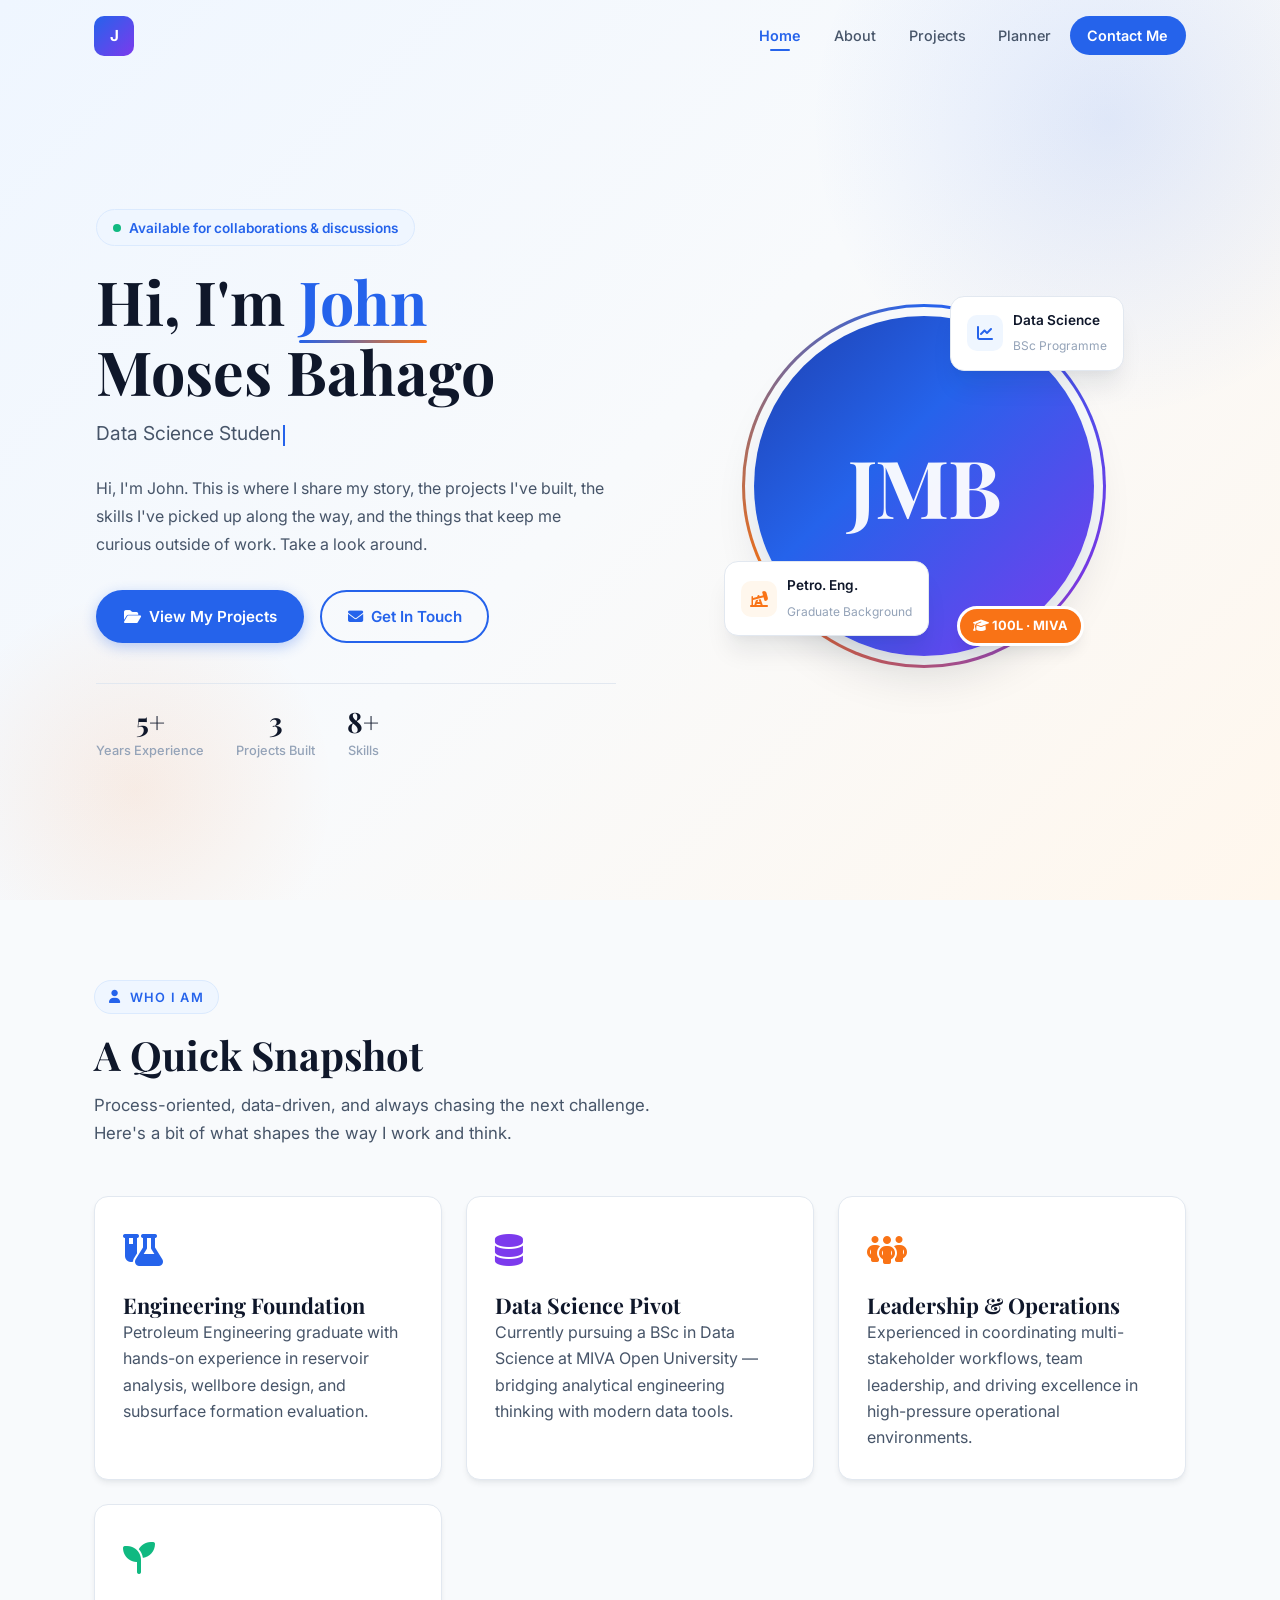
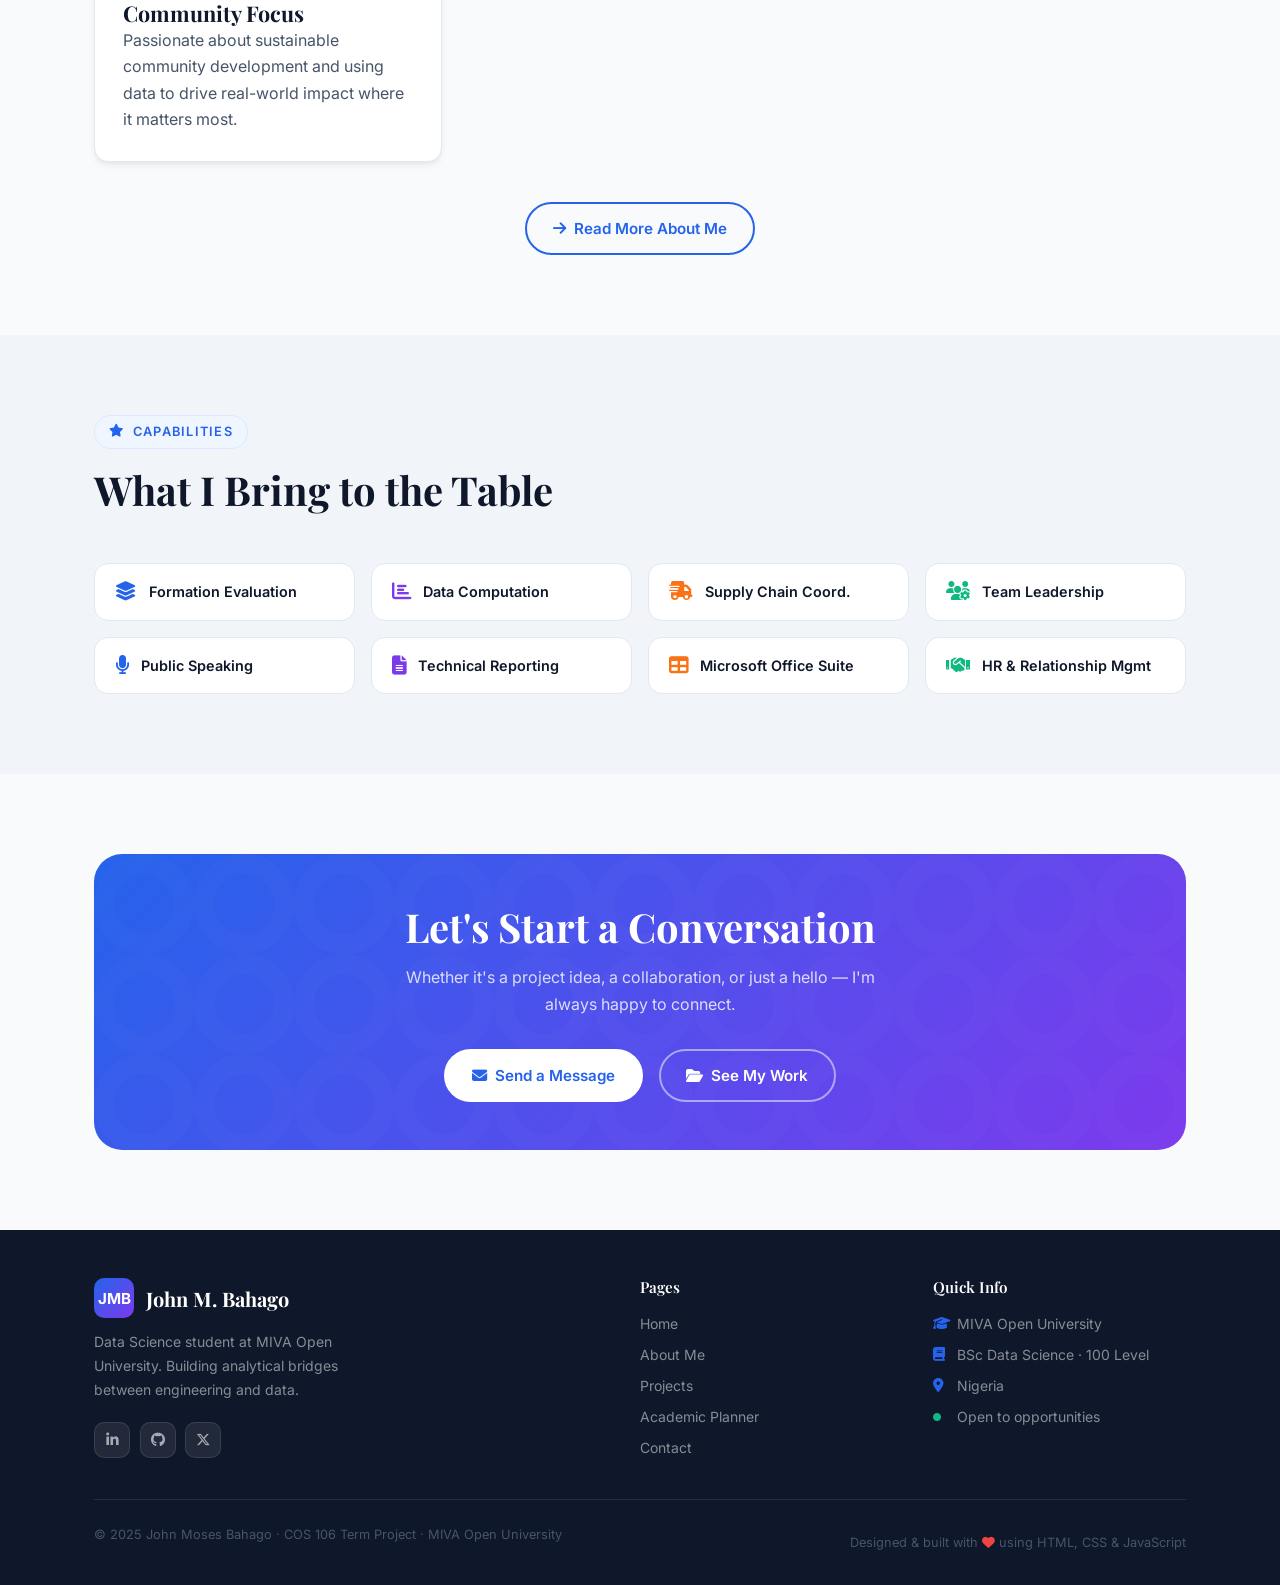
==== commit fcae2913: "Update portfolio" ====
--- a/index.html
+++ b/index.html
@@ -23,8 +23,7 @@
   <header id="navbar" role="banner">
     <div class="nav-inner">
       <a href="index.html" class="nav-logo">
-        <span class="logo-icon" aria-hidden="true">JMB</span>
-        <span>John M. Bahago</span>
+        <span class="logo-icon" aria-hidden="true">J</span>
       </a>
 
       <nav id="navLinks" class="nav-links" aria-label="Main navigation">
